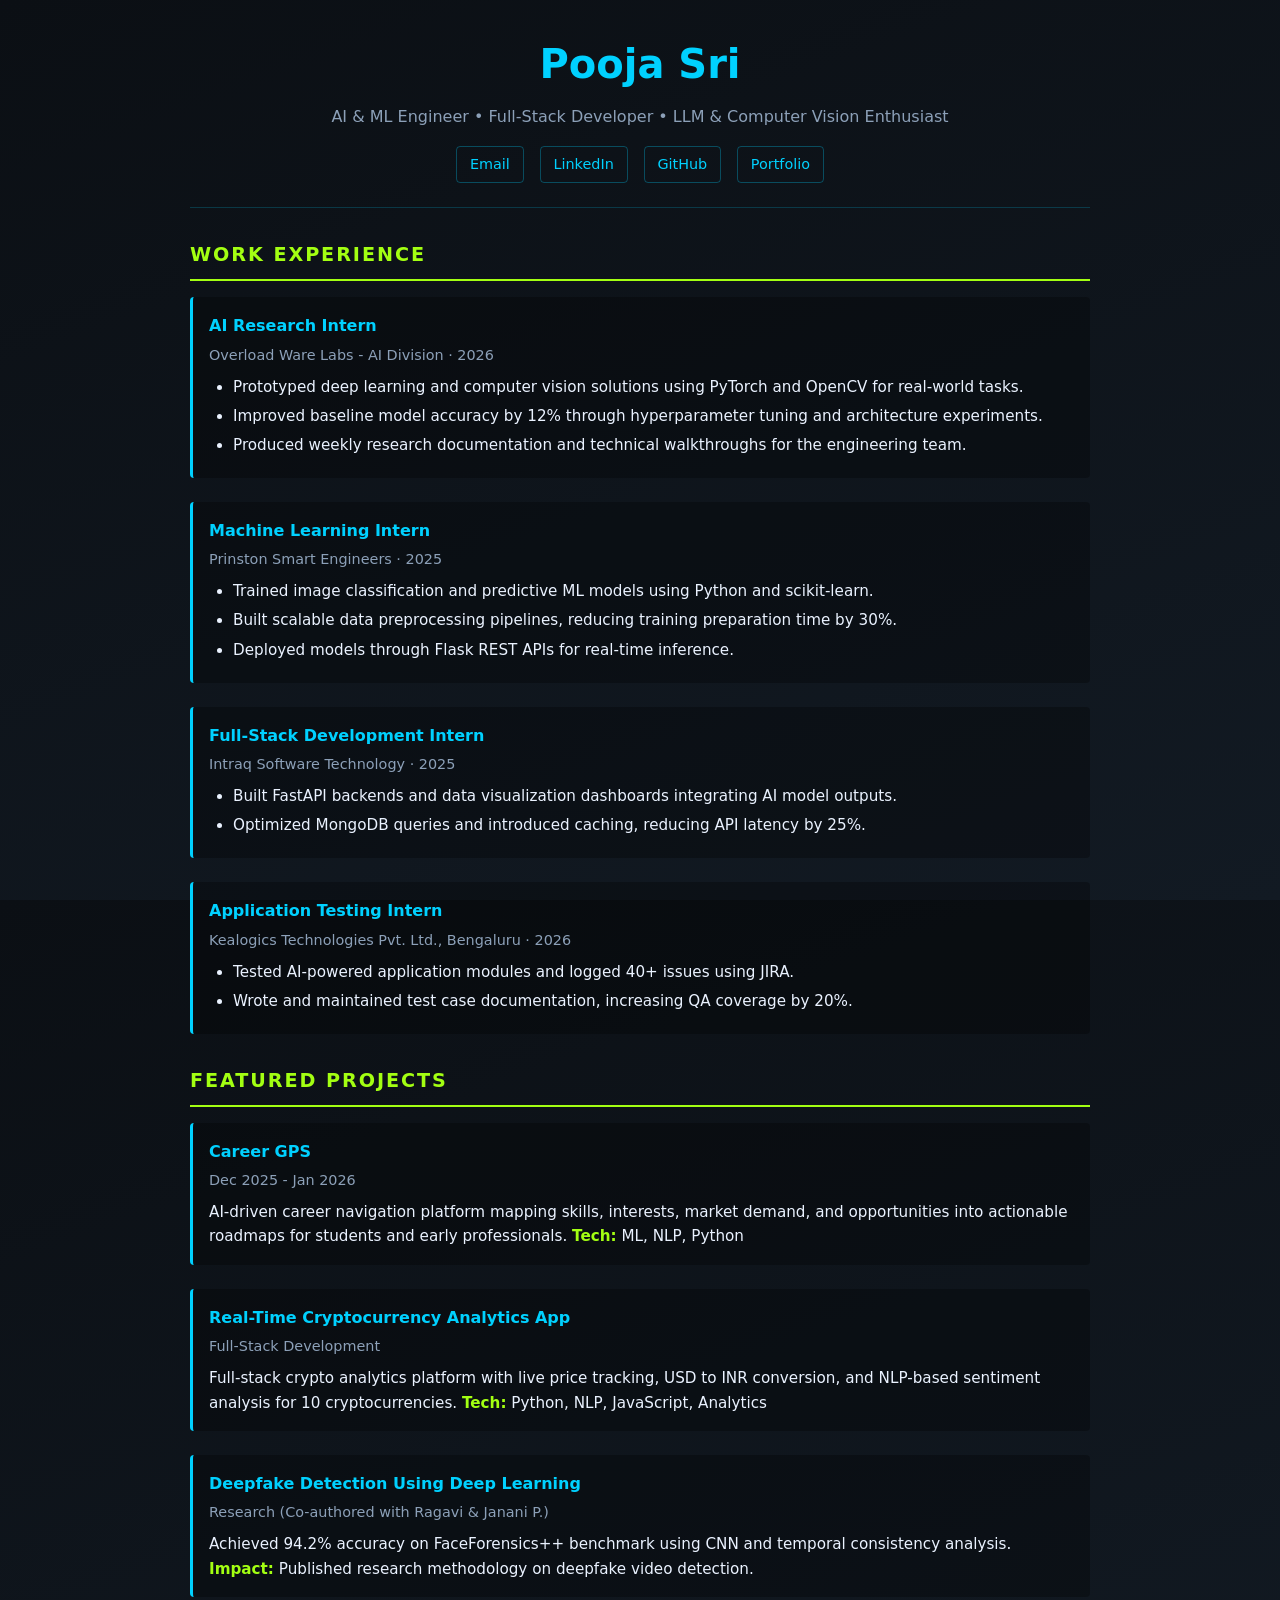
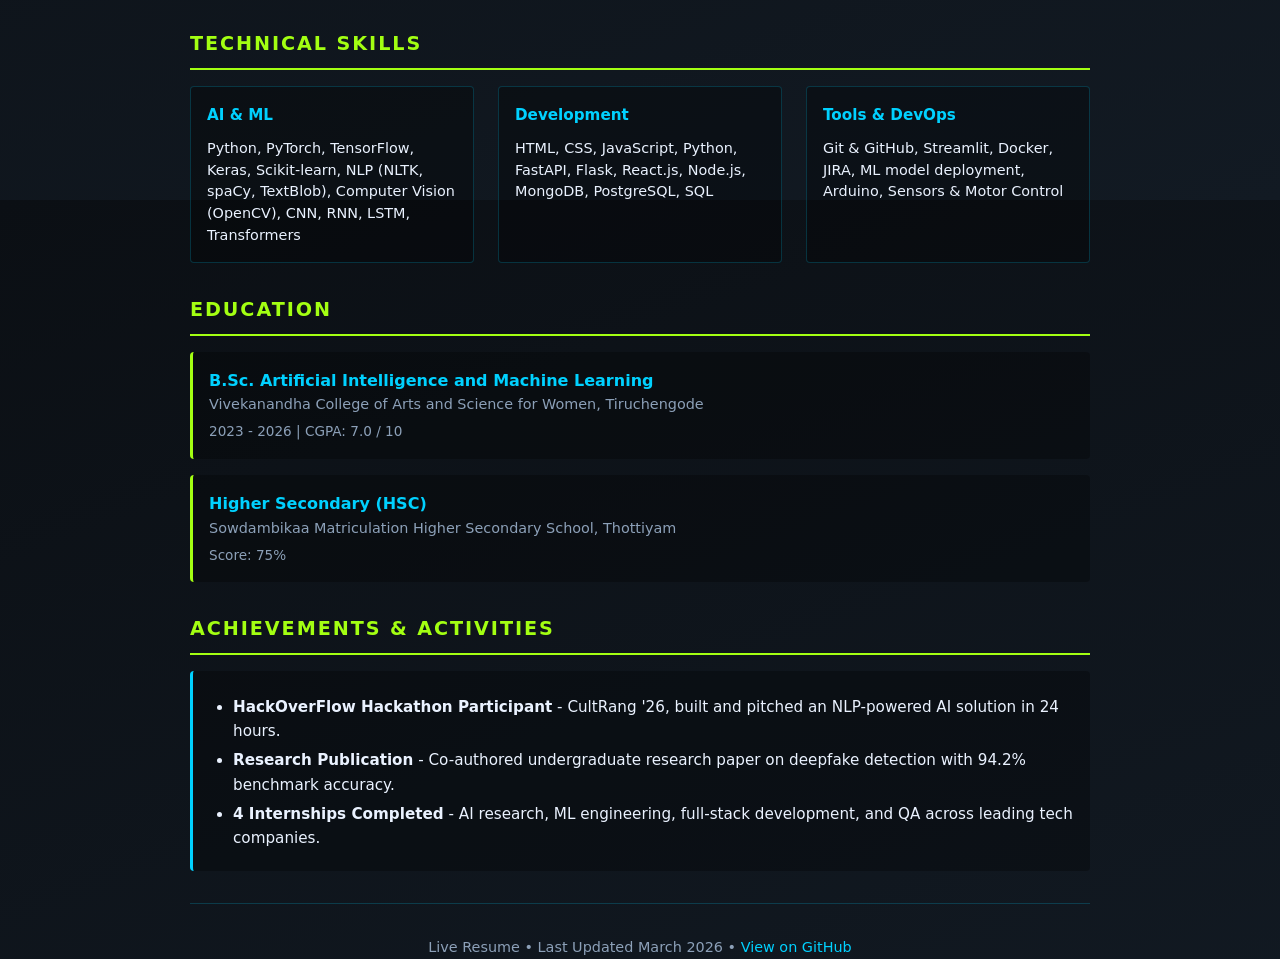
==== resume.html @ 0e0ecde0 "live resume updations" ====
<!DOCTYPE html>
<html lang="en">
<head>
  <meta charset="utf-8" />
  <meta name="viewport" content="width=device-width, initial-scale=1" />
  <title>Pooja Sri - Live Resume</title>
  <meta name="description" content="Live resume of Pooja Sri - AI and ML Engineer. Experience, skills, projects, and education." />
  <style>
    :root {
      --bg: #0b0f14;
      --bg-light: #121a23;
      --text-main: #eaf2ff;
      --text-muted: #8ca0b8;
      --brand: #00d1ff;
      --accent: #a3ff12;
    }
    * {
      box-sizing: border-box;
      margin: 0;
      padding: 0;
    }
    html, body {
      height: 100%;
    }
    body {
      font-family: "IBM Plex Sans", -apple-system, BlinkMacSystemFont, "Segoe UI", system-ui, Arial;
      background: linear-gradient(160deg, var(--bg), var(--bg-light));
      color: var(--text-main);
      line-height: 1.6;
      padding: 2rem 1.5rem;
    }
    .container {
      max-width: 900px;
      margin: 0 auto;
    }
    header {
      text-align: center;
      margin-bottom: 2rem;
      border-bottom: 1px solid rgba(0, 209, 255, 0.2);
      padding-bottom: 1.5rem;
    }
    h1 {
      font-size: 2.5rem;
      color: var(--brand);
      font-weight: 700;
      margin-bottom: 0.5rem;
    }
    .tagline {
      font-size: 1rem;
      color: var(--text-muted);
      margin-bottom: 1rem;
    }
    .contact-links {
      display: flex;
      flex-wrap: wrap;
      gap: 1rem;
      justify-content: center;
      font-size: 0.9rem;
    }
    .contact-links a {
      color: var(--brand);
      text-decoration: none;
      border: 1px solid rgba(0, 209, 255, 0.3);
      padding: 0.4rem 0.8rem;
      border-radius: 4px;
      transition: all 0.3s;
    }
    .contact-links a:hover {
      border-color: var(--brand);
      background: rgba(0, 209, 255, 0.1);
    }
    section {
      margin-bottom: 2rem;
    }
    h2 {
      font-size: 1.2rem;
      color: var(--accent);
      margin-bottom: 1rem;
      text-transform: uppercase;
      letter-spacing: 0.1em;
      border-bottom: 2px solid var(--accent);
      padding-bottom: 0.5rem;
    }
    .experience-item {
      margin-bottom: 1.5rem;
      padding: 1rem;
      background: rgba(0, 0, 0, 0.3);
      border-left: 3px solid var(--brand);
      border-radius: 4px;
    }
    .job-title {
      font-weight: 700;
      color: var(--brand);
      font-size: 1rem;
    }
    .company-date {
      color: var(--text-muted);
      font-size: 0.9rem;
      margin: 0.3rem 0;
    }
    .job-desc {
      margin-top: 0.5rem;
      color: var(--text-main);
      font-size: 0.95rem;
    }
    .job-desc ul {
      margin-left: 1.5rem;
      margin-top: 0.5rem;
    }
    .job-desc li {
      margin-bottom: 0.3rem;
    }
    .skills-grid {
      display: grid;
      grid-template-columns: repeat(auto-fit, minmax(250px, 1fr));
      gap: 1.5rem;
    }
    .skill-category {
      background: rgba(0, 0, 0, 0.3);
      padding: 1rem;
      border-radius: 4px;
      border: 1px solid rgba(0, 209, 255, 0.2);
    }
    .skill-category h3 {
      color: var(--brand);
      font-size: 0.95rem;
      margin-bottom: 0.7rem;
      font-weight: 600;
    }
    .skill-category p {
      color: var(--text-main);
      font-size: 0.9rem;
      line-height: 1.5;
    }
    .education-item {
      margin-bottom: 1rem;
      padding: 1rem;
      background: rgba(0, 0, 0, 0.3);
      border-radius: 4px;
      border-left: 3px solid var(--accent);
    }
    .degree {
      font-weight: 700;
      color: var(--brand);
    }
    .school {
      color: var(--text-muted);
      font-size: 0.9rem;
    }
    .year {
      color: var(--text-muted);
      font-size: 0.85rem;
      margin-top: 0.3rem;
    }
    footer {
      text-align: center;
      padding-top: 2rem;
      border-top: 1px solid rgba(0, 209, 255, 0.2);
      color: var(--text-muted);
      font-size: 0.9rem;
    }
    @media (max-width: 600px) {
      h1 { font-size: 2rem; }
      .contact-links { flex-direction: column; }
      .contact-links a { width: 100%; text-align: center; }
    }
  </style>
</head>
<body>
  <div class="container">
    <!-- HEADER -->
    <header>
      <h1>Pooja Sri</h1>
      <p class="tagline">AI & ML Engineer • Full-Stack Developer • LLM & Computer Vision Enthusiast</p>
      <div class="contact-links">
        <a href="mailto:poojasrikumar006@gmail.com">Email</a>
        <a href="https://www.linkedin.com/in/poojasrikumar06" target="_blank">LinkedIn</a>
        <a href="https://github.com/Poojasri06" target="_blank">GitHub</a>
        <a href="https://poojasri06.github.io/My-portfolio/" target="_blank">Portfolio</a>
      </div>
    </header>

    <!-- EXPERIENCE -->
    <section>
      <h2>Work Experience</h2>
      
      <div class="experience-item">
        <div class="job-title">AI Research Intern</div>
        <div class="company-date">Overload Ware Labs - AI Division · 2026</div>
        <div class="job-desc">
          <ul>
            <li>Prototyped deep learning and computer vision solutions using PyTorch and OpenCV for real-world tasks.</li>
            <li>Improved baseline model accuracy by 12% through hyperparameter tuning and architecture experiments.</li>
            <li>Produced weekly research documentation and technical walkthroughs for the engineering team.</li>
          </ul>
        </div>
      </div>

      <div class="experience-item">
        <div class="job-title">Machine Learning Intern</div>
        <div class="company-date">Prinston Smart Engineers · 2025</div>
        <div class="job-desc">
          <ul>
            <li>Trained image classification and predictive ML models using Python and scikit-learn.</li>
            <li>Built scalable data preprocessing pipelines, reducing training preparation time by 30%.</li>
            <li>Deployed models through Flask REST APIs for real-time inference.</li>
          </ul>
        </div>
      </div>

      <div class="experience-item">
        <div class="job-title">Full-Stack Development Intern</div>
        <div class="company-date">Intraq Software Technology · 2025</div>
        <div class="job-desc">
          <ul>
            <li>Built FastAPI backends and data visualization dashboards integrating AI model outputs.</li>
            <li>Optimized MongoDB queries and introduced caching, reducing API latency by 25%.</li>
          </ul>
        </div>
      </div>

      <div class="experience-item">
        <div class="job-title">Application Testing Intern</div>
        <div class="company-date">Kealogics Technologies Pvt. Ltd., Bengaluru · 2026</div>
        <div class="job-desc">
          <ul>
            <li>Tested AI-powered application modules and logged 40+ issues using JIRA.</li>
            <li>Wrote and maintained test case documentation, increasing QA coverage by 20%.</li>
          </ul>
        </div>
      </div>
    </section>

    <!-- FEATURED PROJECTS -->
    <section>
      <h2>Featured Projects</h2>
      
      <div class="experience-item">
        <div class="job-title">Career GPS</div>
        <div class="company-date">Dec 2025 - Jan 2026</div>
        <div class="job-desc">
          AI-driven career navigation platform mapping skills, interests, market demand, and opportunities into actionable roadmaps for students and early professionals.
          <strong style="color: var(--accent);">Tech:</strong> ML, NLP, Python
        </div>
      </div>

      <div class="experience-item">
        <div class="job-title">Real-Time Cryptocurrency Analytics App</div>
        <div class="company-date">Full-Stack Development</div>
        <div class="job-desc">
          Full-stack crypto analytics platform with live price tracking, USD to INR conversion, and NLP-based sentiment analysis for 10 cryptocurrencies.
          <strong style="color: var(--accent);">Tech:</strong> Python, NLP, JavaScript, Analytics
        </div>
      </div>

      <div class="experience-item">
        <div class="job-title">Deepfake Detection Using Deep Learning</div>
        <div class="company-date">Research (Co-authored with Ragavi & Janani P.)</div>
        <div class="job-desc">
          Achieved 94.2% accuracy on FaceForensics++ benchmark using CNN and temporal consistency analysis.
          <strong style="color: var(--accent);">Impact:</strong> Published research methodology on deepfake video detection.
        </div>
      </div>
    </section>

    <!-- SKILLS -->
    <section>
      <h2>Technical Skills</h2>
      <div class="skills-grid">
        <div class="skill-category">
          <h3>AI & ML</h3>
          <p>Python, PyTorch, TensorFlow, Keras, Scikit-learn, NLP (NLTK, spaCy, TextBlob), Computer Vision (OpenCV), CNN, RNN, LSTM, Transformers</p>
        </div>
        <div class="skill-category">
          <h3>Development</h3>
          <p>HTML, CSS, JavaScript, Python, FastAPI, Flask, React.js, Node.js, MongoDB, PostgreSQL, SQL</p>
        </div>
        <div class="skill-category">
          <h3>Tools & DevOps</h3>
          <p>Git & GitHub, Streamlit, Docker, JIRA, ML model deployment, Arduino, Sensors & Motor Control</p>
        </div>
      </div>
    </section>

    <!-- EDUCATION -->
    <section>
      <h2>Education</h2>
      
      <div class="education-item">
        <div class="degree">B.Sc. Artificial Intelligence and Machine Learning</div>
        <div class="school">Vivekanandha College of Arts and Science for Women, Tiruchengode</div>
        <div class="year">2023 - 2026 | CGPA: 7.0 / 10</div>
      </div>

      <div class="education-item">
        <div class="degree">Higher Secondary (HSC)</div>
        <div class="school">Sowdambikaa Matriculation Higher Secondary School, Thottiyam</div>
        <div class="year">Score: 75%</div>
      </div>
    </section>

    <!-- ACHIEVEMENTS -->
    <section>
      <h2>Achievements & Activities</h2>
      <div class="experience-item">
        <div class="job-desc">
          <ul>
            <li><strong>HackOverFlow Hackathon Participant</strong> - CultRang '26, built and pitched an NLP-powered AI solution in 24 hours.</li>
            <li><strong>Research Publication</strong> - Co-authored undergraduate research paper on deepfake detection with 94.2% benchmark accuracy.</li>
            <li><strong>4 Internships Completed</strong> - AI research, ML engineering, full-stack development, and QA across leading tech companies.</li>
          </ul>
        </div>
      </div>
    </section>

    <footer>
      <p>Live Resume • Last Updated March 2026 • <a href="https://github.com/Poojasri06" target="_blank" style="color: var(--brand); text-decoration: none;">View on GitHub</a></p>
    </footer>
  </div>
</body>
</html>
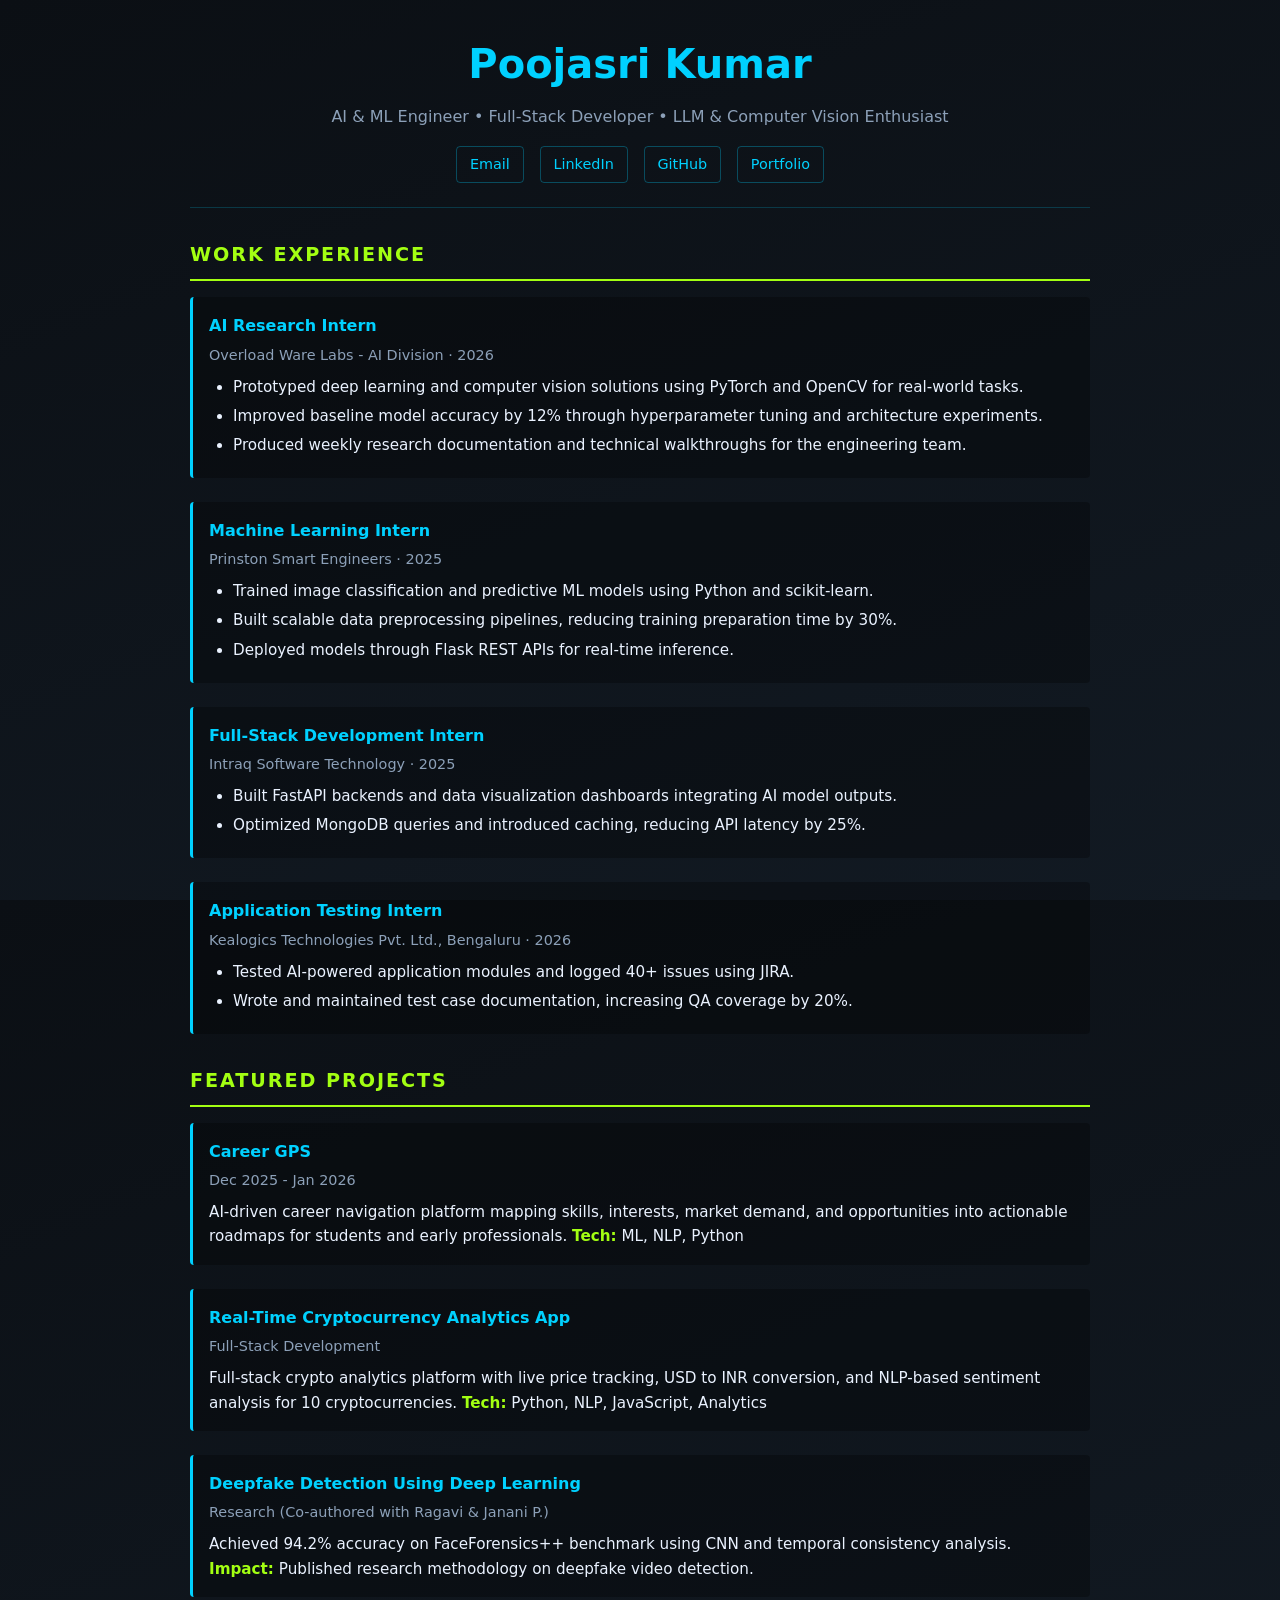
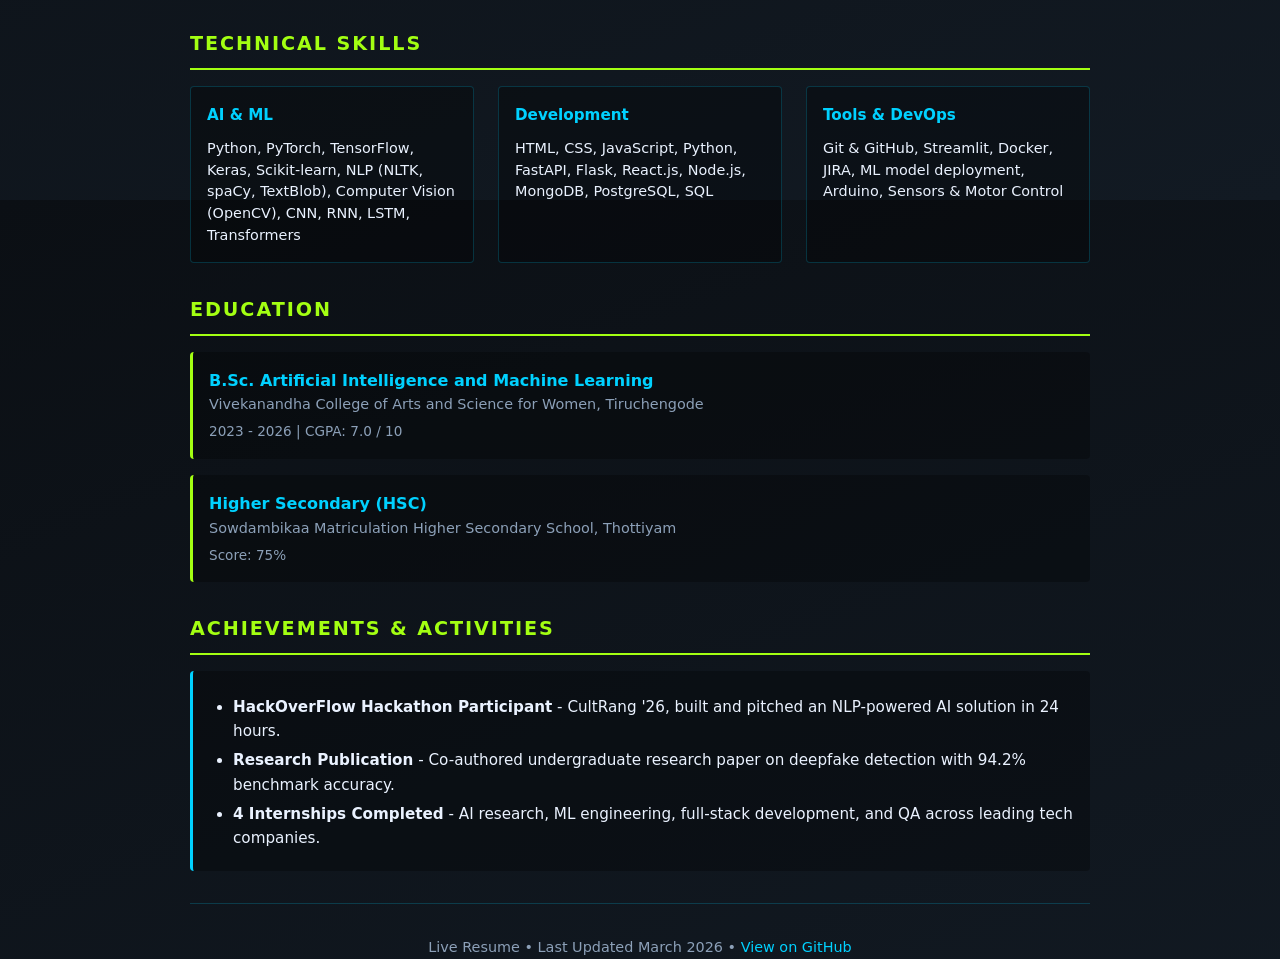
==== commit 493a3a0c: "name updation" ====
--- a/resume.html
+++ b/resume.html
@@ -3,8 +3,8 @@
 <head>
   <meta charset="utf-8" />
   <meta name="viewport" content="width=device-width, initial-scale=1" />
-  <title>Pooja Sri - Live Resume</title>
-  <meta name="description" content="Live resume of Pooja Sri - AI and ML Engineer. Experience, skills, projects, and education." />
+  <title>Poojasri Kumar - Live Resume</title>
+  <meta name="description" content="Live resume of Poojasri Kumar - AI and ML Engineer. Experience, skills, projects, and education." />
   <style>
     :root {
       --bg: #0b0f14;
@@ -170,7 +170,7 @@
   <div class="container">
     <!-- HEADER -->
     <header>
-      <h1>Pooja Sri</h1>
+      <h1>Poojasri Kumar</h1>
       <p class="tagline">AI & ML Engineer • Full-Stack Developer • LLM & Computer Vision Enthusiast</p>
       <div class="contact-links">
         <a href="mailto:poojasrikumar006@gmail.com">Email</a>
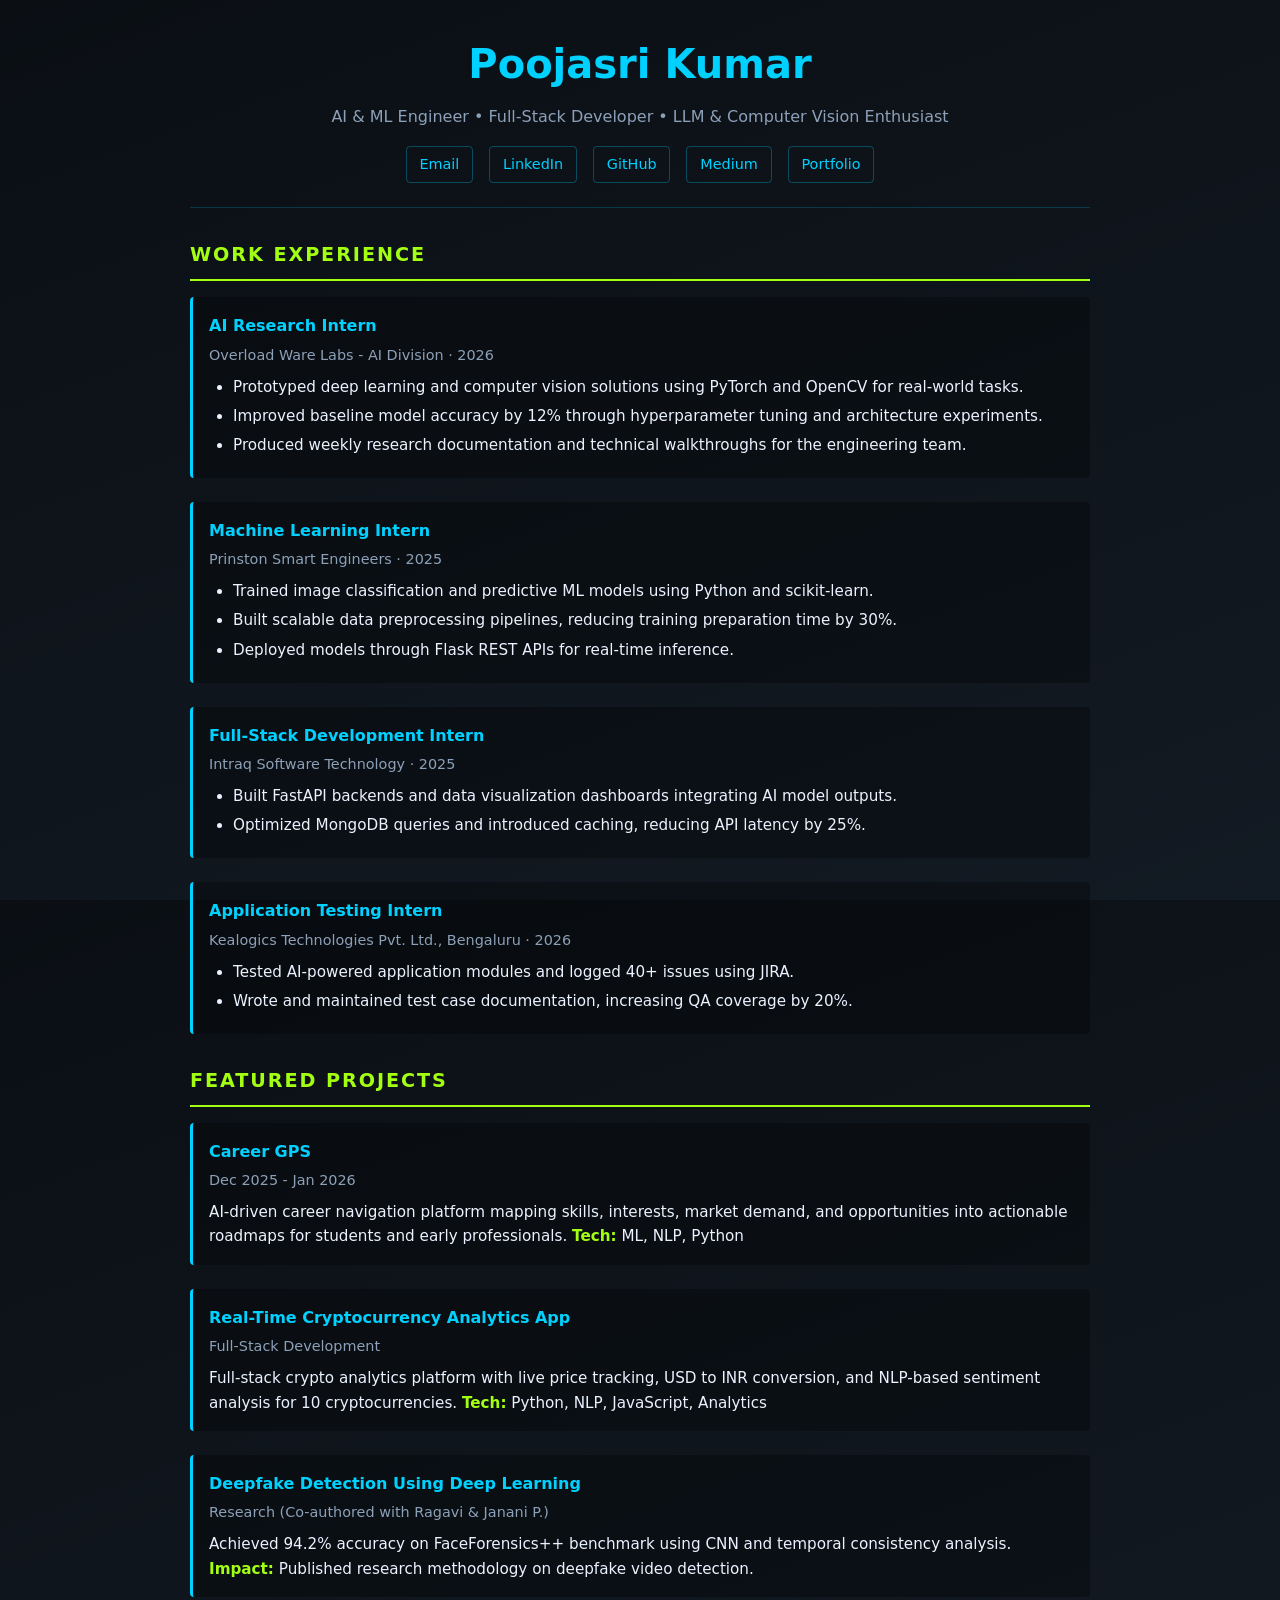
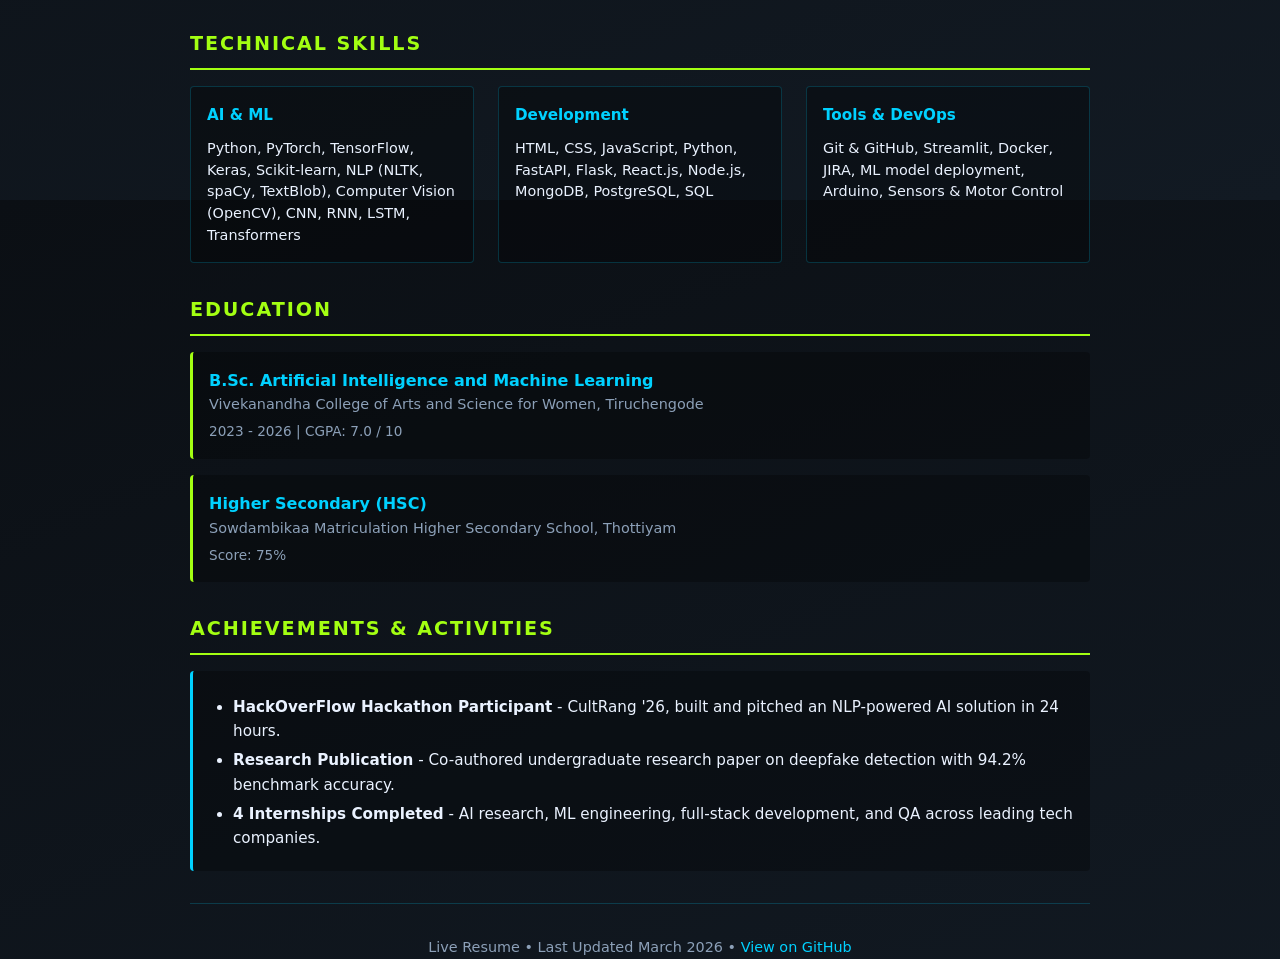
==== commit df4b1556: "blog profile update" ====
--- a/resume.html
+++ b/resume.html
@@ -176,6 +176,7 @@
         <a href="mailto:poojasrikumar006@gmail.com">Email</a>
         <a href="https://www.linkedin.com/in/poojasrikumar06" target="_blank">LinkedIn</a>
         <a href="https://github.com/Poojasri06" target="_blank">GitHub</a>
+        <a href="https://medium.com/@poojasrikumar006" target="_blank">Medium</a>
         <a href="https://poojasri06.github.io/My-portfolio/" target="_blank">Portfolio</a>
       </div>
     </header>
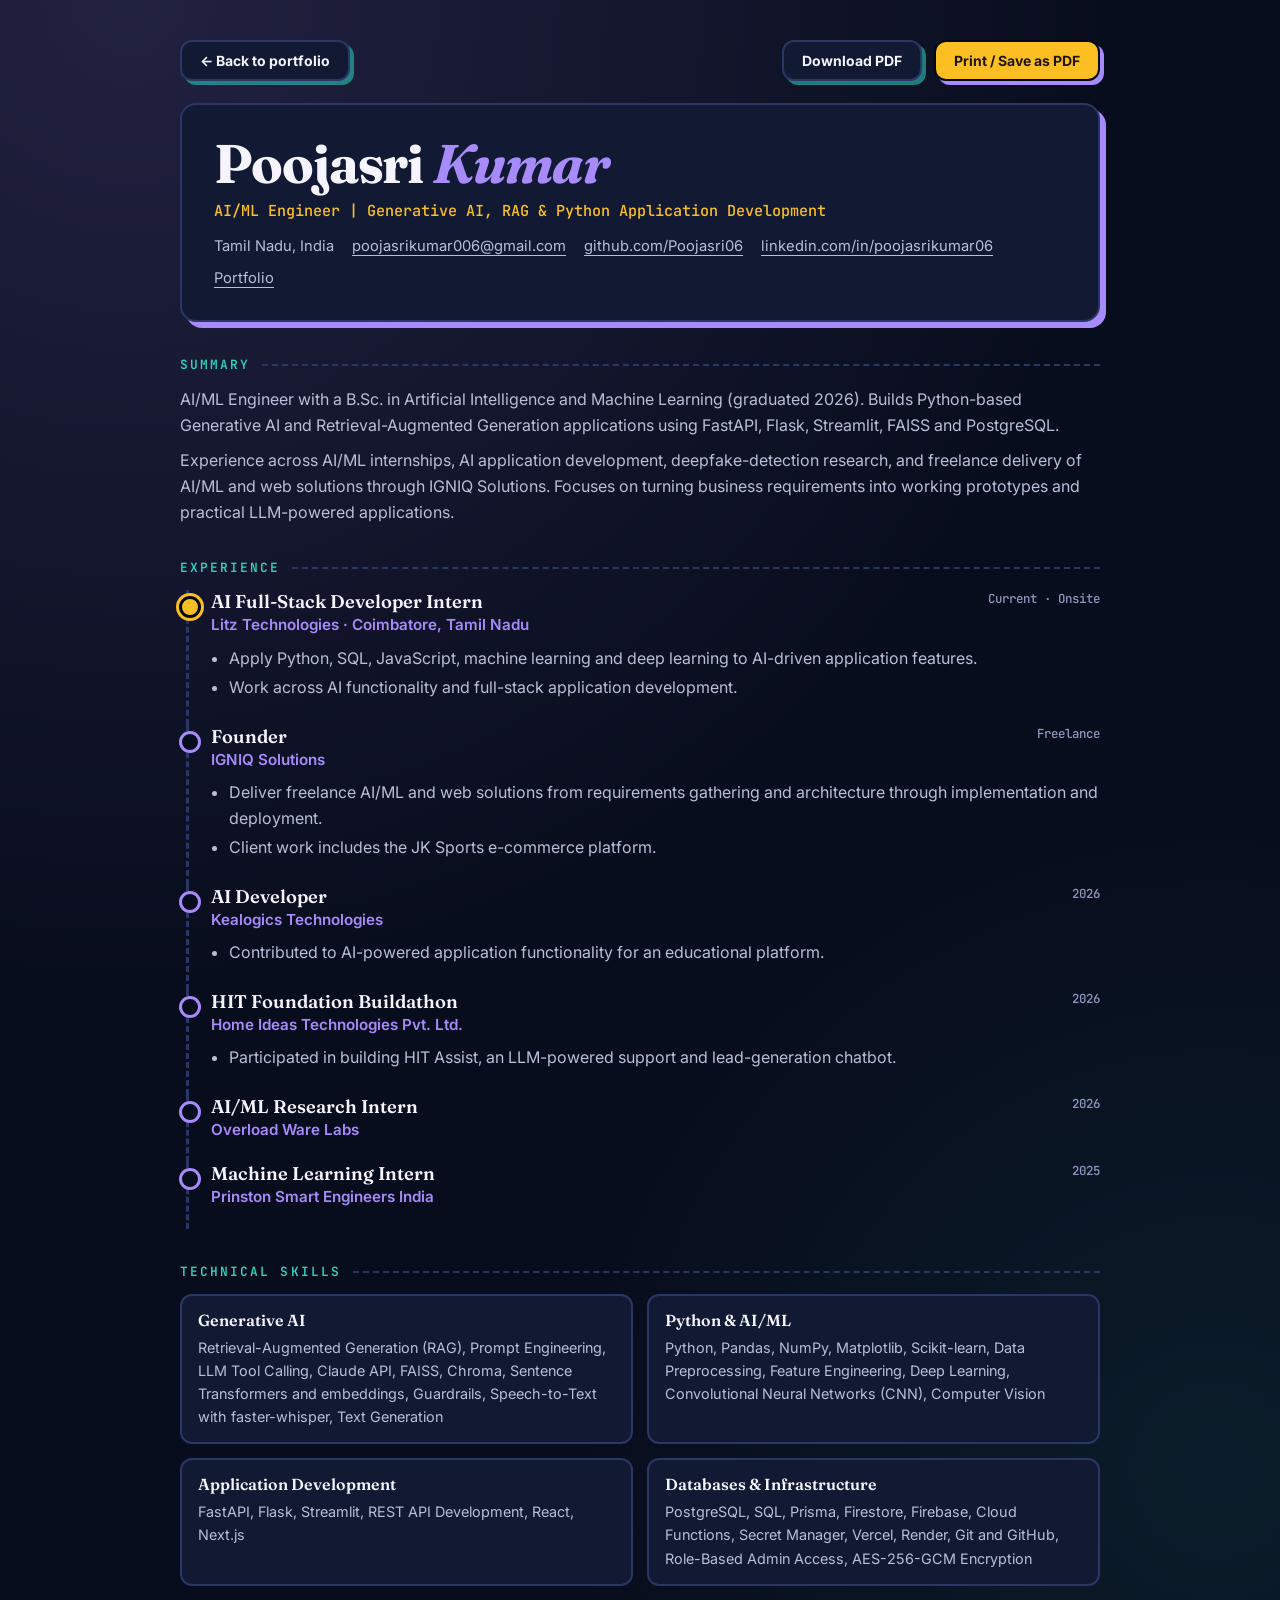
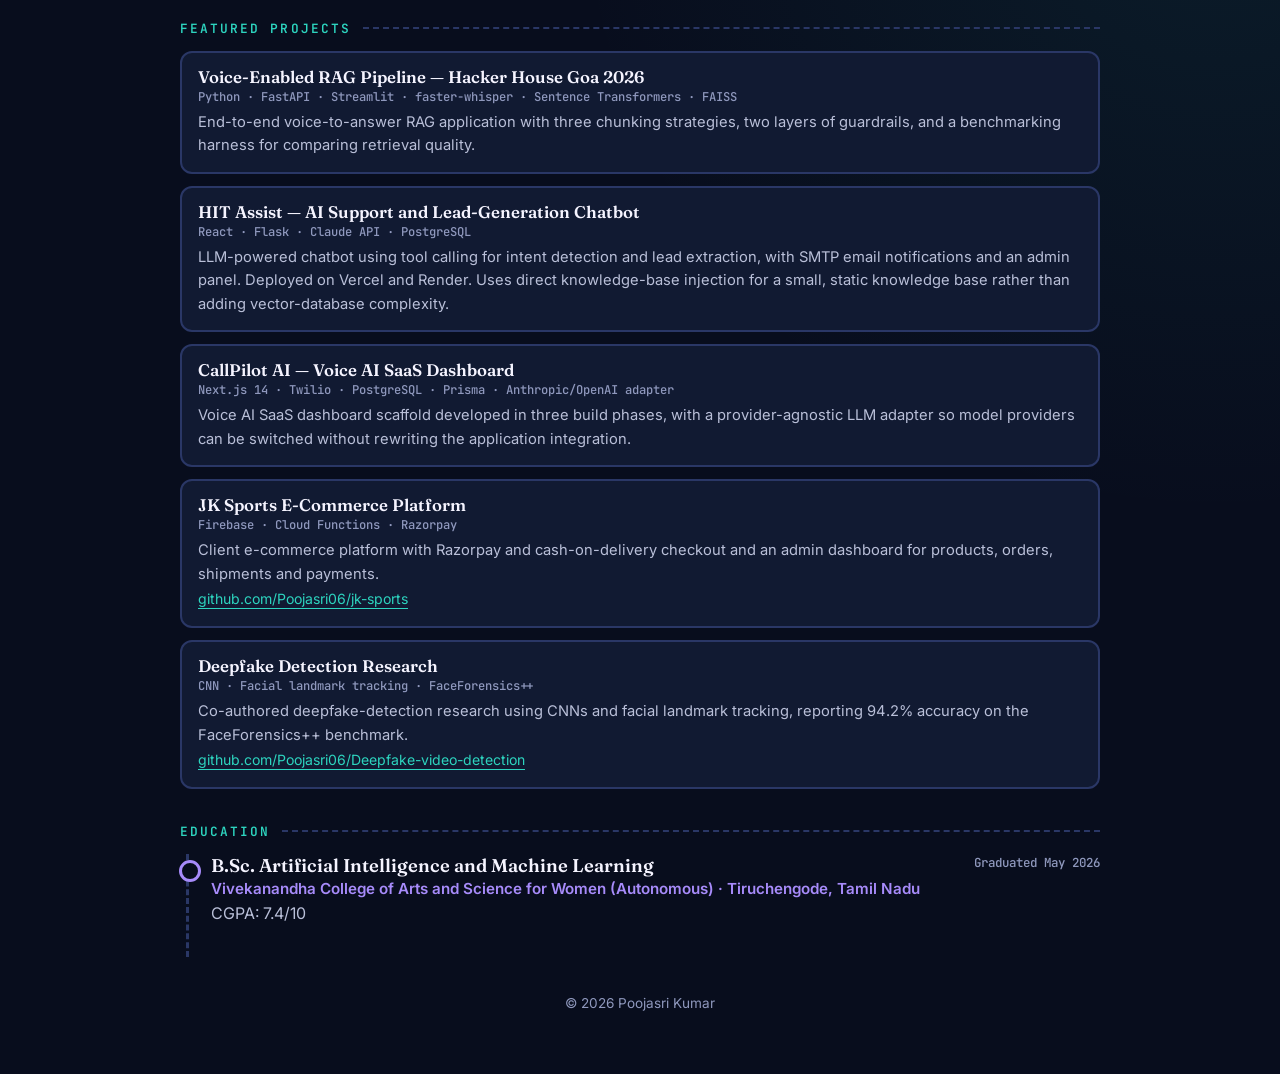
==== commit edc1a256: "Restore and redesign portfolio from resume - Restore the complete site that was gutted in e42fa4a an" ====
--- a/resume.html
+++ b/resume.html
@@ -1,322 +1,301 @@
-<!DOCTYPE html>
-<html lang="en">
-<head>
-  <meta charset="utf-8" />
-  <meta name="viewport" content="width=device-width, initial-scale=1" />
-  <title>Poojasri Kumar - Live Resume</title>
-  <meta name="description" content="Live resume of Poojasri Kumar - AI and ML Engineer. Experience, skills, projects, and education." />
-  <style>
-    :root {
-      --bg: #0b0f14;
-      --bg-light: #121a23;
-      --text-main: #eaf2ff;
-      --text-muted: #8ca0b8;
-      --brand: #00d1ff;
-      --accent: #a3ff12;
-    }
-    * {
-      box-sizing: border-box;
-      margin: 0;
-      padding: 0;
-    }
-    html, body {
-      height: 100%;
-    }
-    body {
-      font-family: "IBM Plex Sans", -apple-system, BlinkMacSystemFont, "Segoe UI", system-ui, Arial;
-      background: linear-gradient(160deg, var(--bg), var(--bg-light));
-      color: var(--text-main);
-      line-height: 1.6;
-      padding: 2rem 1.5rem;
-    }
-    .container {
-      max-width: 900px;
-      margin: 0 auto;
-    }
-    header {
-      text-align: center;
-      margin-bottom: 2rem;
-      border-bottom: 1px solid rgba(0, 209, 255, 0.2);
-      padding-bottom: 1.5rem;
-    }
-    h1 {
-      font-size: 2.5rem;
-      color: var(--brand);
-      font-weight: 700;
-      margin-bottom: 0.5rem;
-    }
-    .tagline {
-      font-size: 1rem;
-      color: var(--text-muted);
-      margin-bottom: 1rem;
-    }
-    .contact-links {
-      display: flex;
-      flex-wrap: wrap;
-      gap: 1rem;
-      justify-content: center;
-      font-size: 0.9rem;
-    }
-    .contact-links a {
-      color: var(--brand);
-      text-decoration: none;
-      border: 1px solid rgba(0, 209, 255, 0.3);
-      padding: 0.4rem 0.8rem;
-      border-radius: 4px;
-      transition: all 0.3s;
-    }
-    .contact-links a:hover {
-      border-color: var(--brand);
-      background: rgba(0, 209, 255, 0.1);
-    }
-    section {
-      margin-bottom: 2rem;
-    }
-    h2 {
-      font-size: 1.2rem;
-      color: var(--accent);
-      margin-bottom: 1rem;
-      text-transform: uppercase;
-      letter-spacing: 0.1em;
-      border-bottom: 2px solid var(--accent);
-      padding-bottom: 0.5rem;
-    }
-    .experience-item {
-      margin-bottom: 1.5rem;
-      padding: 1rem;
-      background: rgba(0, 0, 0, 0.3);
-      border-left: 3px solid var(--brand);
-      border-radius: 4px;
-    }
-    .job-title {
-      font-weight: 700;
-      color: var(--brand);
-      font-size: 1rem;
-    }
-    .company-date {
-      color: var(--text-muted);
-      font-size: 0.9rem;
-      margin: 0.3rem 0;
-    }
-    .job-desc {
-      margin-top: 0.5rem;
-      color: var(--text-main);
-      font-size: 0.95rem;
-    }
-    .job-desc ul {
-      margin-left: 1.5rem;
-      margin-top: 0.5rem;
-    }
-    .job-desc li {
-      margin-bottom: 0.3rem;
-    }
-    .skills-grid {
-      display: grid;
-      grid-template-columns: repeat(auto-fit, minmax(250px, 1fr));
-      gap: 1.5rem;
-    }
-    .skill-category {
-      background: rgba(0, 0, 0, 0.3);
-      padding: 1rem;
-      border-radius: 4px;
-      border: 1px solid rgba(0, 209, 255, 0.2);
-    }
-    .skill-category h3 {
-      color: var(--brand);
-      font-size: 0.95rem;
-      margin-bottom: 0.7rem;
-      font-weight: 600;
-    }
-    .skill-category p {
-      color: var(--text-main);
-      font-size: 0.9rem;
-      line-height: 1.5;
-    }
-    .education-item {
-      margin-bottom: 1rem;
-      padding: 1rem;
-      background: rgba(0, 0, 0, 0.3);
-      border-radius: 4px;
-      border-left: 3px solid var(--accent);
-    }
-    .degree {
-      font-weight: 700;
-      color: var(--brand);
-    }
-    .school {
-      color: var(--text-muted);
-      font-size: 0.9rem;
-    }
-    .year {
-      color: var(--text-muted);
-      font-size: 0.85rem;
-      margin-top: 0.3rem;
-    }
-    footer {
-      text-align: center;
-      padding-top: 2rem;
-      border-top: 1px solid rgba(0, 209, 255, 0.2);
-      color: var(--text-muted);
-      font-size: 0.9rem;
-    }
-    @media (max-width: 600px) {
-      h1 { font-size: 2rem; }
-      .contact-links { flex-direction: column; }
-      .contact-links a { width: 100%; text-align: center; }
-    }
-  </style>
-</head>
-<body>
-  <div class="container">
-    <!-- HEADER -->
-    <header>
-      <h1>Poojasri Kumar</h1>
-      <p class="tagline">AI & ML Engineer • Full-Stack Developer • LLM & Computer Vision Enthusiast</p>
-      <div class="contact-links">
-        <a href="mailto:poojasrikumar006@gmail.com">Email</a>
-        <a href="https://www.linkedin.com/in/poojasrikumar06" target="_blank">LinkedIn</a>
-        <a href="https://github.com/Poojasri06" target="_blank">GitHub</a>
-        <a href="https://medium.com/@poojasrikumar006" target="_blank">Medium</a>
-        <a href="https://poojasri06.github.io/My-portfolio/" target="_blank">Portfolio</a>
-      </div>
-    </header>
-
-    <!-- EXPERIENCE -->
-    <section>
-      <h2>Work Experience</h2>
-      
-      <div class="experience-item">
-        <div class="job-title">AI Research Intern</div>
-        <div class="company-date">Overload Ware Labs - AI Division · 2026</div>
-        <div class="job-desc">
-          <ul>
-            <li>Prototyped deep learning and computer vision solutions using PyTorch and OpenCV for real-world tasks.</li>
-            <li>Improved baseline model accuracy by 12% through hyperparameter tuning and architecture experiments.</li>
-            <li>Produced weekly research documentation and technical walkthroughs for the engineering team.</li>
-          </ul>
-        </div>
-      </div>
-
-      <div class="experience-item">
-        <div class="job-title">Machine Learning Intern</div>
-        <div class="company-date">Prinston Smart Engineers · 2025</div>
-        <div class="job-desc">
-          <ul>
-            <li>Trained image classification and predictive ML models using Python and scikit-learn.</li>
-            <li>Built scalable data preprocessing pipelines, reducing training preparation time by 30%.</li>
-            <li>Deployed models through Flask REST APIs for real-time inference.</li>
-          </ul>
-        </div>
-      </div>
-
-      <div class="experience-item">
-        <div class="job-title">Full-Stack Development Intern</div>
-        <div class="company-date">Intraq Software Technology · 2025</div>
-        <div class="job-desc">
-          <ul>
-            <li>Built FastAPI backends and data visualization dashboards integrating AI model outputs.</li>
-            <li>Optimized MongoDB queries and introduced caching, reducing API latency by 25%.</li>
-          </ul>
-        </div>
-      </div>
-
-      <div class="experience-item">
-        <div class="job-title">Application Testing Intern</div>
-        <div class="company-date">Kealogics Technologies Pvt. Ltd., Bengaluru · 2026</div>
-        <div class="job-desc">
-          <ul>
-            <li>Tested AI-powered application modules and logged 40+ issues using JIRA.</li>
-            <li>Wrote and maintained test case documentation, increasing QA coverage by 20%.</li>
-          </ul>
-        </div>
-      </div>
-    </section>
-
-    <!-- FEATURED PROJECTS -->
-    <section>
-      <h2>Featured Projects</h2>
-      
-      <div class="experience-item">
-        <div class="job-title">Career GPS</div>
-        <div class="company-date">Dec 2025 - Jan 2026</div>
-        <div class="job-desc">
-          AI-driven career navigation platform mapping skills, interests, market demand, and opportunities into actionable roadmaps for students and early professionals.
-          <strong style="color: var(--accent);">Tech:</strong> ML, NLP, Python
-        </div>
-      </div>
-
-      <div class="experience-item">
-        <div class="job-title">Real-Time Cryptocurrency Analytics App</div>
-        <div class="company-date">Full-Stack Development</div>
-        <div class="job-desc">
-          Full-stack crypto analytics platform with live price tracking, USD to INR conversion, and NLP-based sentiment analysis for 10 cryptocurrencies.
-          <strong style="color: var(--accent);">Tech:</strong> Python, NLP, JavaScript, Analytics
-        </div>
-      </div>
-
-      <div class="experience-item">
-        <div class="job-title">Deepfake Detection Using Deep Learning</div>
-        <div class="company-date">Research (Co-authored with Ragavi & Janani P.)</div>
-        <div class="job-desc">
-          Achieved 94.2% accuracy on FaceForensics++ benchmark using CNN and temporal consistency analysis.
-          <strong style="color: var(--accent);">Impact:</strong> Published research methodology on deepfake video detection.
-        </div>
-      </div>
-    </section>
-
-    <!-- SKILLS -->
-    <section>
-      <h2>Technical Skills</h2>
-      <div class="skills-grid">
-        <div class="skill-category">
-          <h3>AI & ML</h3>
-          <p>Python, PyTorch, TensorFlow, Keras, Scikit-learn, NLP (NLTK, spaCy, TextBlob), Computer Vision (OpenCV), CNN, RNN, LSTM, Transformers</p>
-        </div>
-        <div class="skill-category">
-          <h3>Development</h3>
-          <p>HTML, CSS, JavaScript, Python, FastAPI, Flask, React.js, Node.js, MongoDB, PostgreSQL, SQL</p>
-        </div>
-        <div class="skill-category">
-          <h3>Tools & DevOps</h3>
-          <p>Git & GitHub, Streamlit, Docker, JIRA, ML model deployment, Arduino, Sensors & Motor Control</p>
-        </div>
-      </div>
-    </section>
-
-    <!-- EDUCATION -->
-    <section>
-      <h2>Education</h2>
-      
-      <div class="education-item">
-        <div class="degree">B.Sc. Artificial Intelligence and Machine Learning</div>
-        <div class="school">Vivekanandha College of Arts and Science for Women, Tiruchengode</div>
-        <div class="year">2023 - 2026 | CGPA: 7.0 / 10</div>
-      </div>
-
-      <div class="education-item">
-        <div class="degree">Higher Secondary (HSC)</div>
-        <div class="school">Sowdambikaa Matriculation Higher Secondary School, Thottiyam</div>
-        <div class="year">Score: 75%</div>
-      </div>
-    </section>
-
-    <!-- ACHIEVEMENTS -->
-    <section>
-      <h2>Achievements & Activities</h2>
-      <div class="experience-item">
-        <div class="job-desc">
-          <ul>
-            <li><strong>HackOverFlow Hackathon Participant</strong> - CultRang '26, built and pitched an NLP-powered AI solution in 24 hours.</li>
-            <li><strong>Research Publication</strong> - Co-authored undergraduate research paper on deepfake detection with 94.2% benchmark accuracy.</li>
-            <li><strong>4 Internships Completed</strong> - AI research, ML engineering, full-stack development, and QA across leading tech companies.</li>
-          </ul>
-        </div>
-      </div>
-    </section>
-
-    <footer>
-      <p>Live Resume • Last Updated March 2026 • <a href="https://github.com/Poojasri06" target="_blank" style="color: var(--brand); text-decoration: none;">View on GitHub</a></p>
-    </footer>
-  </div>
-</body>
-</html>
+<!DOCTYPE html>
+<html lang="en">
+<head>
+  <meta charset="utf-8">
+  <meta name="viewport" content="width=device-width, initial-scale=1">
+  <title>Poojasri Kumar | Resume — AI/ML Engineer</title>
+  <meta name="description" content="Resume of Poojasri Kumar, AI/ML Engineer: Generative AI, RAG and Python application development. Experience, skills, projects and education.">
+  <meta name="theme-color" content="#080D1D">
+  <link rel="canonical" href="https://poojasri06.github.io/My-portfolio/resume.html">
+  <link rel="preconnect" href="https://fonts.googleapis.com">
+  <link rel="preconnect" href="https://fonts.gstatic.com" crossorigin>
+  <link href="https://fonts.googleapis.com/css2?family=Fraunces:ital,opsz,wght@0,9..144,600;0,9..144,700;1,9..144,600&family=Inter:wght@400;500;600;700&family=JetBrains+Mono:wght@500;600&display=swap" rel="stylesheet">
+  <style>
+    :root {
+      --bg: #080d1d;
+      --panel: #111a32;
+      --text: #f5f4ff;
+      --soft: #b9bfd8;
+      --muted: #8f98bd;
+      --violet: #a78bfa;
+      --amber: #fbbf24;
+      --teal: #2dd4bf;
+      --edge: #2a3766;
+      --serif: "Fraunces", Georgia, serif;
+      --sans: "Inter", -apple-system, "Segoe UI", sans-serif;
+      --mono: "JetBrains Mono", ui-monospace, monospace;
+    }
+    * { box-sizing: border-box; }
+    body {
+      margin: 0;
+      padding: 40px 20px 60px;
+      background:
+        radial-gradient(circle at 10% 0%, rgba(167,139,250,.16), transparent 34%),
+        radial-gradient(circle at 95% 55%, rgba(45,212,191,.08), transparent 34%),
+        var(--bg);
+      color: var(--text);
+      font-family: var(--sans);
+      line-height: 1.6;
+      -webkit-font-smoothing: antialiased;
+    }
+    a { color: inherit; }
+    :focus-visible { outline: 3px solid var(--amber); outline-offset: 3px; border-radius: 4px; }
+    .sheet { max-width: 920px; margin: 0 auto; }
+
+    .toolbar { display: flex; flex-wrap: wrap; gap: 12px; justify-content: space-between; margin-bottom: 22px; }
+    .btn {
+      display: inline-flex; align-items: center; gap: 8px;
+      padding: 10px 18px; border-radius: 12px;
+      border: 2px solid #04070f; background: var(--amber); color: #201506;
+      font: 700 14px var(--sans); text-decoration: none; cursor: pointer;
+      box-shadow: 4px 4px 0 var(--violet);
+      transition: transform .15s ease, box-shadow .15s ease;
+    }
+    .btn:hover { transform: translate(-2px,-2px); box-shadow: 6px 6px 0 var(--violet); }
+    .btn.ghost { background: var(--panel); color: var(--text); border-color: var(--edge); box-shadow: 4px 4px 0 rgba(45,212,191,.55); }
+    .btn-row { display: flex; flex-wrap: wrap; gap: 12px; }
+
+    header.top {
+      padding: 30px 32px;
+      background: var(--panel);
+      border: 2px solid var(--edge);
+      border-radius: 16px;
+      box-shadow: 6px 6px 0 var(--violet);
+    }
+    h1 { margin: 0; font: 700 clamp(2.2rem, 6vw, 3.4rem)/1.05 var(--serif); letter-spacing: -.02em; }
+    h1 em { color: var(--violet); }
+    .role { margin: 8px 0 14px; font: 500 .95rem var(--mono); color: var(--amber); }
+    .links { display: flex; flex-wrap: wrap; gap: 8px 18px; margin: 0; padding: 0; list-style: none; font-size: .92rem; color: var(--soft); }
+    .links a { text-underline-offset: 4px; }
+    .links a:hover { color: var(--teal); }
+
+    section { margin-top: 34px; }
+    h2 {
+      margin: 0 0 14px;
+      font: 600 .8rem var(--mono);
+      letter-spacing: .16em; text-transform: uppercase;
+      color: var(--teal);
+      display: flex; align-items: center; gap: 12px;
+    }
+    h2::after { content: ""; flex: 1; border-top: 2px dashed var(--edge); }
+    p { margin: 0 0 10px; color: var(--soft); }
+
+    .item { padding: 0 0 20px 22px; border-left: 3px dashed var(--edge); position: relative; margin-left: 6px; }
+    .item::before {
+      content: ""; position: absolute; left: -10px; top: 6px;
+      width: 16px; height: 16px; border-radius: 50%;
+      background: var(--bg); border: 3px solid var(--violet);
+    }
+    .item.current::before { background: var(--amber); border-color: #04070f; box-shadow: 0 0 0 3px var(--amber); }
+    .item h3 { margin: 0; font: 600 1.15rem var(--serif); }
+    .item .org { color: var(--violet); font-weight: 600; font-size: .95rem; }
+    .item .when { float: right; font: 500 .78rem var(--mono); color: var(--muted); }
+    .item ul { margin: 8px 0 0; padding-left: 18px; color: var(--soft); }
+    .item li { margin-bottom: 4px; }
+
+    .skills { display: grid; grid-template-columns: repeat(2, 1fr); gap: 14px; }
+    .skill { padding: 14px 16px; background: var(--panel); border: 2px solid var(--edge); border-radius: 12px; }
+    .skill h3 { margin: 0 0 6px; font: 600 1rem var(--serif); color: var(--text); }
+    .skill p { margin: 0; font-size: .9rem; }
+
+    .project { padding: 14px 16px; margin-bottom: 12px; background: var(--panel); border: 2px solid var(--edge); border-radius: 12px; }
+    .project h3 { margin: 0; font: 600 1.05rem var(--serif); }
+    .project .tech { margin: 2px 0 6px; font: 500 .76rem var(--mono); color: var(--muted); }
+    .project p { margin: 0; font-size: .92rem; }
+    .project a { color: var(--teal); text-underline-offset: 4px; font-size: .88rem; }
+
+    footer { margin-top: 36px; text-align: center; font-size: .85rem; color: var(--muted); }
+
+    @media (max-width: 640px) {
+      body { padding: 20px 14px 40px; }
+      header.top { padding: 22px 20px; }
+      .skills { grid-template-columns: 1fr; }
+      .item .when { float: none; display: block; margin-top: 2px; }
+    }
+    @media (prefers-reduced-motion: reduce) { * { transition: none !important; } }
+
+    /* ---------- print: clean white page ---------- */
+    @media print {
+      @page { margin: 14mm; }
+      body { background: #fff; color: #111; padding: 0; font-size: 10.5pt; }
+      .toolbar, footer { display: none; }
+      header.top, .skill, .project { background: #fff; border: 1px solid #bbb; box-shadow: none; }
+      p, .item ul, .links, .skill p { color: #222; }
+      h1 em { color: #5b3fd1; }
+      .role { color: #8a5a00; }
+      h2 { color: #0f766e; }
+      h2::after { border-color: #bbb; }
+      .item { border-color: #bbb; }
+      .item::before, .item.current::before { background: #fff; border-color: #5b3fd1; box-shadow: none; }
+      .item .org { color: #5b3fd1; }
+      .item .when, .project .tech { color: #555; }
+      .project a { color: #0f766e; }
+      .item, .project, .skill { break-inside: avoid; }
+      a { text-decoration: none; }
+    }
+  </style>
+</head>
+<body>
+<div class="sheet">
+
+  <div class="toolbar">
+    <a class="btn ghost" href="./index.html">← Back to portfolio</a>
+    <div class="btn-row">
+      <a class="btn ghost" href="./assets/PoojaSri_Resume.pdf" download>Download PDF</a>
+      <button class="btn" type="button" onclick="window.print()">Print / Save as PDF</button>
+    </div>
+  </div>
+
+  <header class="top">
+    <h1>Poojasri <em>Kumar</em></h1>
+    <p class="role">AI/ML Engineer | Generative AI, RAG &amp; Python Application Development</p>
+    <ul class="links">
+      <li>Tamil Nadu, India</li>
+      <li><a href="mailto:poojasrikumar006@gmail.com">poojasrikumar006@gmail.com</a></li>
+      <li><a href="https://github.com/Poojasri06" target="_blank" rel="noopener noreferrer">github.com/Poojasri06</a></li>
+      <li><a href="https://www.linkedin.com/in/poojasrikumar06/" target="_blank" rel="noopener noreferrer">linkedin.com/in/poojasrikumar06</a></li>
+      <li><a href="https://poojasri06.github.io/My-portfolio/" target="_blank" rel="noopener noreferrer">Portfolio</a></li>
+    </ul>
+  </header>
+
+  <section aria-labelledby="summary">
+    <h2 id="summary">Summary</h2>
+    <p>
+      AI/ML Engineer with a B.Sc. in Artificial Intelligence and Machine Learning
+      (graduated 2026). Builds Python-based Generative AI and Retrieval-Augmented
+      Generation applications using FastAPI, Flask, Streamlit, FAISS and PostgreSQL.
+    </p>
+    <p>
+      Experience across AI/ML internships, AI application development,
+      deepfake-detection research, and freelance delivery of AI/ML and web
+      solutions through IGNIQ Solutions. Focuses on turning business requirements
+      into working prototypes and practical LLM-powered applications.
+    </p>
+  </section>
+
+  <section aria-labelledby="experience">
+    <h2 id="experience">Experience</h2>
+
+    <div class="item current">
+      <span class="when">Current · Onsite</span>
+      <h3>AI Full-Stack Developer Intern</h3>
+      <div class="org">Litz Technologies · Coimbatore, Tamil Nadu</div>
+      <ul>
+        <li>Apply Python, SQL, JavaScript, machine learning and deep learning to AI-driven application features.</li>
+        <li>Work across AI functionality and full-stack application development.</li>
+      </ul>
+    </div>
+
+    <div class="item">
+      <span class="when">Freelance</span>
+      <h3>Founder</h3>
+      <div class="org">IGNIQ Solutions</div>
+      <ul>
+        <li>Deliver freelance AI/ML and web solutions from requirements gathering and architecture through implementation and deployment.</li>
+        <li>Client work includes the JK Sports e-commerce platform.</li>
+      </ul>
+    </div>
+
+    <div class="item">
+      <span class="when">2026</span>
+      <h3>AI Developer</h3>
+      <div class="org">Kealogics Technologies</div>
+      <ul>
+        <li>Contributed to AI-powered application functionality for an educational platform.</li>
+      </ul>
+    </div>
+
+    <div class="item">
+      <span class="when">2026</span>
+      <h3>HIT Foundation Buildathon</h3>
+      <div class="org">Home Ideas Technologies Pvt. Ltd.</div>
+      <ul>
+        <li>Participated in building HIT Assist, an LLM-powered support and lead-generation chatbot.</li>
+      </ul>
+    </div>
+
+    <div class="item">
+      <span class="when">2026</span>
+      <h3>AI/ML Research Intern</h3>
+      <div class="org">Overload Ware Labs</div>
+    </div>
+
+    <div class="item">
+      <span class="when">2025</span>
+      <h3>Machine Learning Intern</h3>
+      <div class="org">Prinston Smart Engineers India</div>
+    </div>
+  </section>
+
+  <section aria-labelledby="skills">
+    <h2 id="skills">Technical skills</h2>
+    <div class="skills">
+      <div class="skill">
+        <h3>Generative AI</h3>
+        <p>Retrieval-Augmented Generation (RAG), Prompt Engineering, LLM Tool Calling, Claude API, FAISS, Chroma, Sentence Transformers and embeddings, Guardrails, Speech-to-Text with faster-whisper, Text Generation</p>
+      </div>
+      <div class="skill">
+        <h3>Python &amp; AI/ML</h3>
+        <p>Python, Pandas, NumPy, Matplotlib, Scikit-learn, Data Preprocessing, Feature Engineering, Deep Learning, Convolutional Neural Networks (CNN), Computer Vision</p>
+      </div>
+      <div class="skill">
+        <h3>Application Development</h3>
+        <p>FastAPI, Flask, Streamlit, REST API Development, React, Next.js</p>
+      </div>
+      <div class="skill">
+        <h3>Databases &amp; Infrastructure</h3>
+        <p>PostgreSQL, SQL, Prisma, Firestore, Firebase, Cloud Functions, Secret Manager, Vercel, Render, Git and GitHub, Role-Based Admin Access, AES-256-GCM Encryption</p>
+      </div>
+    </div>
+  </section>
+
+  <section aria-labelledby="projects">
+    <h2 id="projects">Featured projects</h2>
+
+    <div class="project">
+      <h3>Voice-Enabled RAG Pipeline — Hacker House Goa 2026</h3>
+      <div class="tech">Python · FastAPI · Streamlit · faster-whisper · Sentence Transformers · FAISS</div>
+      <p>End-to-end voice-to-answer RAG application with three chunking strategies, two layers of guardrails, and a benchmarking harness for comparing retrieval quality.</p>
+    </div>
+
+    <div class="project">
+      <h3>HIT Assist — AI Support and Lead-Generation Chatbot</h3>
+      <div class="tech">React · Flask · Claude API · PostgreSQL</div>
+      <p>LLM-powered chatbot using tool calling for intent detection and lead extraction, with SMTP email notifications and an admin panel. Deployed on Vercel and Render. Uses direct knowledge-base injection for a small, static knowledge base rather than adding vector-database complexity.</p>
+    </div>
+
+    <div class="project">
+      <h3>CallPilot AI — Voice AI SaaS Dashboard</h3>
+      <div class="tech">Next.js 14 · Twilio · PostgreSQL · Prisma · Anthropic/OpenAI adapter</div>
+      <p>Voice AI SaaS dashboard scaffold developed in three build phases, with a provider-agnostic LLM adapter so model providers can be switched without rewriting the application integration.</p>
+    </div>
+
+    <div class="project">
+      <h3>JK Sports E-Commerce Platform</h3>
+      <div class="tech">Firebase · Cloud Functions · Razorpay</div>
+      <p>Client e-commerce platform with Razorpay and cash-on-delivery checkout and an admin dashboard for products, orders, shipments and payments.</p>
+      <a href="https://github.com/Poojasri06/jk-sports" target="_blank" rel="noopener noreferrer">github.com/Poojasri06/jk-sports</a>
+    </div>
+
+    <div class="project">
+      <h3>Deepfake Detection Research</h3>
+      <div class="tech">CNN · Facial landmark tracking · FaceForensics++</div>
+      <p>Co-authored deepfake-detection research using CNNs and facial landmark tracking, reporting 94.2% accuracy on the FaceForensics++ benchmark.</p>
+      <a href="https://github.com/Poojasri06/Deepfake-video-detection" target="_blank" rel="noopener noreferrer">github.com/Poojasri06/Deepfake-video-detection</a>
+    </div>
+  </section>
+
+  <section aria-labelledby="education">
+    <h2 id="education">Education</h2>
+    <div class="item">
+      <span class="when">Graduated May 2026</span>
+      <h3>B.Sc. Artificial Intelligence and Machine Learning</h3>
+      <div class="org">Vivekanandha College of Arts and Science for Women (Autonomous) · Tiruchengode, Tamil Nadu</div>
+      <p>CGPA: 7.4/10</p>
+    </div>
+  </section>
+
+  <footer>© 2026 Poojasri Kumar</footer>
+</div>
+</body>
+</html>
